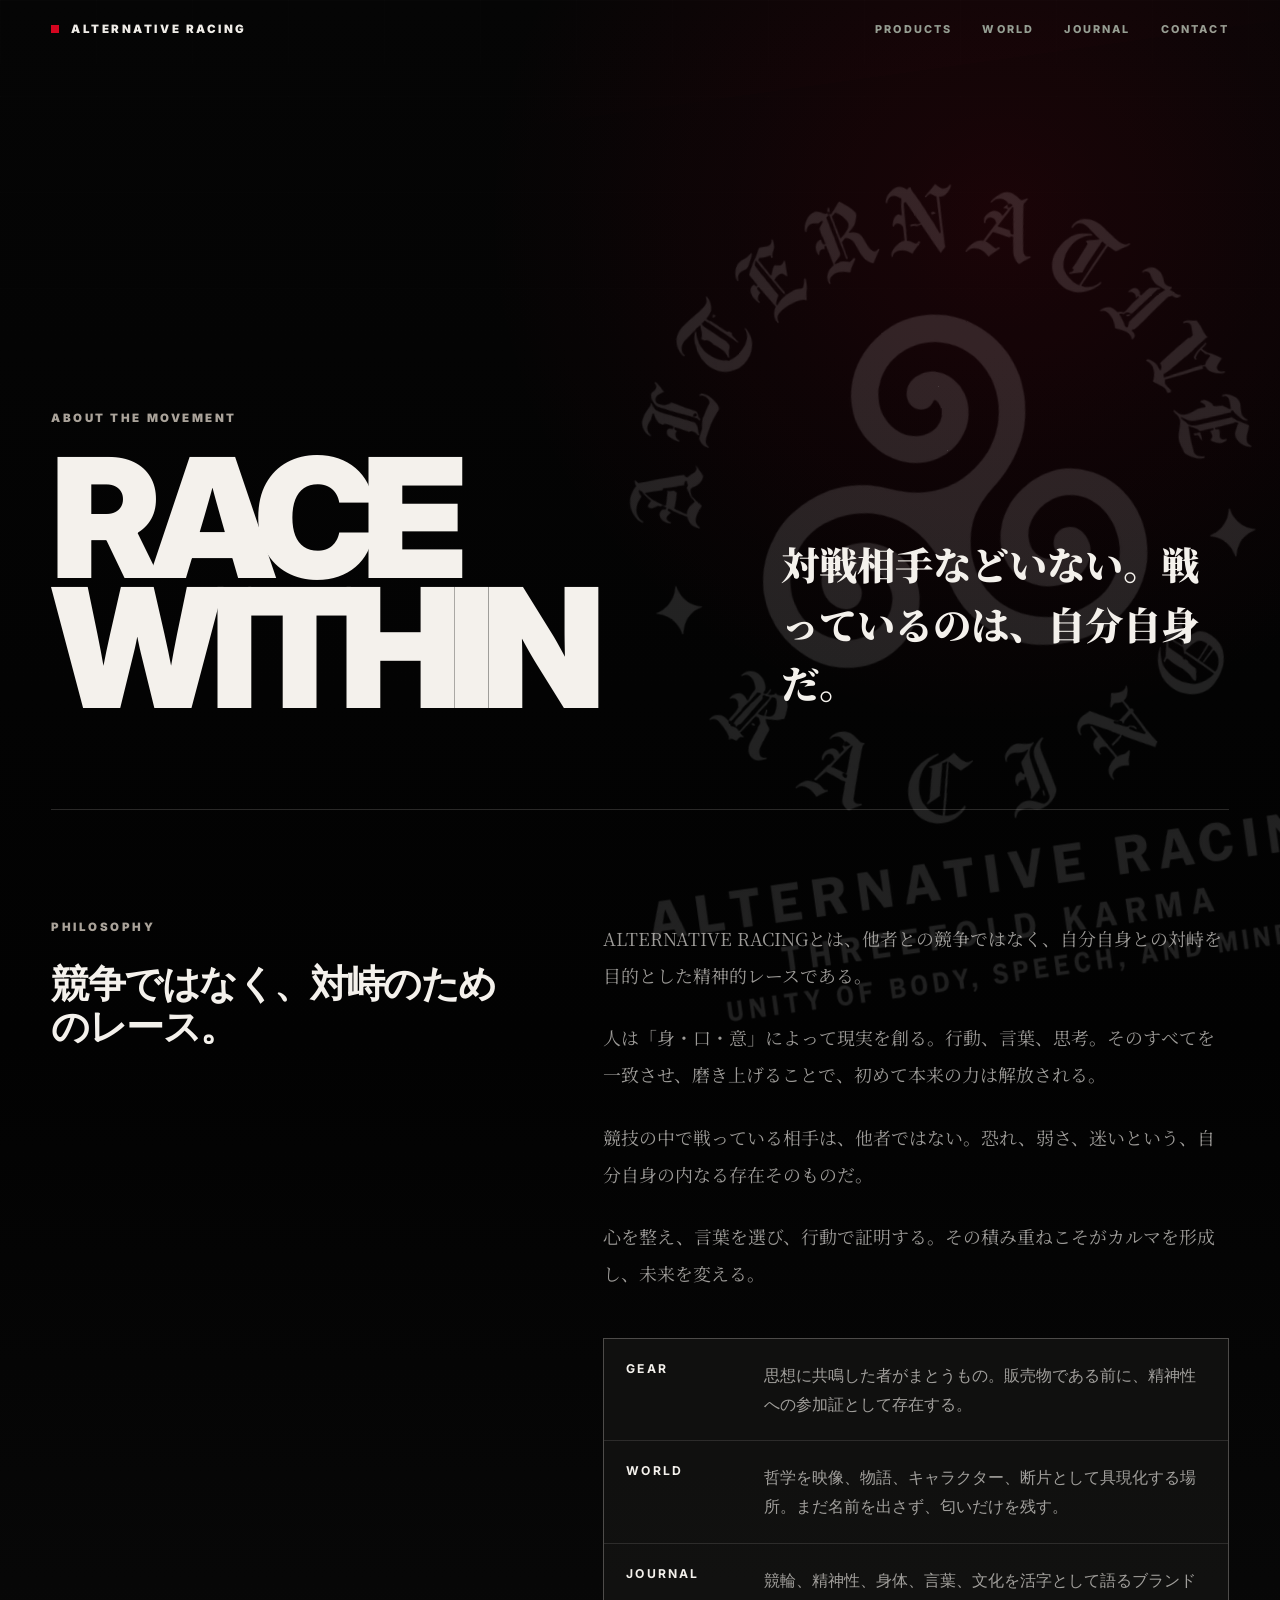
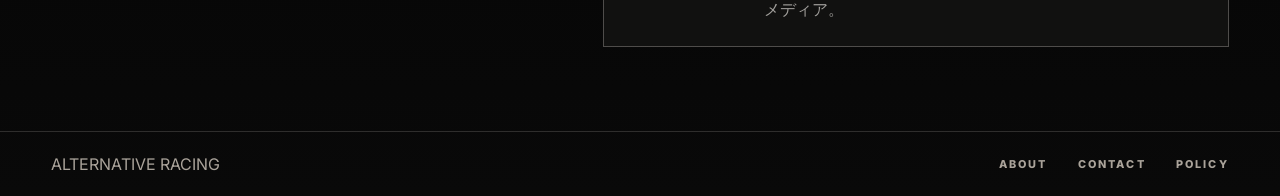
==== about/index.html @ ff53e9cc "Add brand media static pages" ====
<!doctype html>
<html lang="ja">
  <head>
    <meta charset="UTF-8" />
    <meta name="viewport" content="width=device-width, initial-scale=1.0" />
    <meta
      name="description"
      content="ALTERNATIVE RACINGの思想と運動性について。競争ではなく、自分自身との対峙を軸にしたブランドメディア。"
    />
    <title>About the Movement | ALTERNATIVE RACING</title>
    <link rel="preconnect" href="https://fonts.googleapis.com" />
    <link rel="preconnect" href="https://fonts.gstatic.com" crossorigin />
    <link
      href="https://fonts.googleapis.com/css2?family=Inter:wght@400;500;600;700;800;900&family=Noto+Serif+JP:wght@500;700;900&display=swap"
      rel="stylesheet"
    />
    <style>
      :root {
        color-scheme: dark;
        --bg: #020202;
        --ink: #f4f1ec;
        --muted: #aaa39a;
        --dim: rgba(244, 241, 236, 0.64);
        --line: rgba(244, 241, 236, 0.16);
        --red: #d90024;
      }

      * {
        box-sizing: border-box;
      }

      html {
        scroll-behavior: smooth;
      }

      body {
        margin: 0;
        min-height: 100vh;
        overflow-x: hidden;
        background:
          radial-gradient(circle at 78% 12%, rgba(217, 0, 36, 0.12), transparent 32rem),
          linear-gradient(180deg, #050505 0%, #020202 58%, #090909 100%);
        color: var(--ink);
        font-family: Inter, "Helvetica Neue", Arial, sans-serif;
      }

      body::before {
        position: fixed;
        inset: 0;
        z-index: -2;
        pointer-events: none;
        content: "";
        opacity: 0.34;
        background-image:
          linear-gradient(rgba(255, 255, 255, 0.035) 1px, transparent 1px),
          linear-gradient(90deg, rgba(255, 255, 255, 0.025) 1px, transparent 1px);
        background-size: 96px 96px;
        mask-image: linear-gradient(to bottom, black, transparent 84%);
      }

      body::after {
        position: fixed;
        top: 8vh;
        right: -12vw;
        z-index: -1;
        width: min(82vw, 980px);
        aspect-ratio: 1;
        content: "";
        background: url("../logo.png") center / contain no-repeat;
        opacity: 0.12;
        transform: rotate(-8deg);
      }

      a {
        color: inherit;
      }

      .site-header,
      .site-footer {
        display: flex;
        align-items: center;
        justify-content: space-between;
        gap: 24px;
        padding: 22px clamp(18px, 4vw, 58px);
      }

      .site-header {
        position: fixed;
        inset: 0 0 auto;
        z-index: 20;
        mix-blend-mode: difference;
      }

      .brand-mark {
        display: inline-flex;
        align-items: center;
        gap: 12px;
        font-size: 0.72rem;
        font-weight: 900;
        letter-spacing: 0.22em;
        text-decoration: none;
        text-transform: uppercase;
      }

      .brand-mark::before {
        width: 8px;
        height: 8px;
        content: "";
        background: var(--red);
      }

      .site-nav,
      .footer-links {
        display: flex;
        flex-wrap: wrap;
        gap: clamp(14px, 2.4vw, 30px);
        font-size: 0.68rem;
        font-weight: 800;
        letter-spacing: 0.2em;
        text-transform: uppercase;
      }

      .site-nav a,
      .footer-links a {
        color: var(--muted);
        text-decoration: none;
      }

      .site-nav a:hover,
      .site-nav a:focus-visible,
      .footer-links a:hover,
      .footer-links a:focus-visible {
        color: var(--ink);
        outline: none;
      }

      main {
        padding: clamp(120px, 18vh, 190px) clamp(18px, 4vw, 58px) 84px;
      }

      .page-hero {
        display: grid;
        grid-template-columns: minmax(0, 1fr) minmax(300px, 0.7fr);
        gap: clamp(36px, 7vw, 110px);
        align-items: end;
        min-height: 72svh;
        border-bottom: 1px solid var(--line);
        padding-bottom: clamp(40px, 8vw, 96px);
      }

      .eyebrow {
        margin: 0 0 28px;
        color: var(--muted);
        font-size: 0.72rem;
        font-weight: 900;
        letter-spacing: 0.22em;
        text-transform: uppercase;
      }

      h1 {
        max-width: 10ch;
        margin: 0;
        font-size: clamp(4.4rem, 13vw, 12rem);
        font-weight: 900;
        line-height: 0.78;
        letter-spacing: -0.08em;
        text-transform: uppercase;
      }

      .lead {
        margin: 0;
        color: var(--ink);
        font-family: "Noto Serif JP", serif;
        font-size: clamp(1.35rem, 3vw, 2.7rem);
        font-weight: 900;
        line-height: 1.55;
      }

      .content {
        display: grid;
        grid-template-columns: minmax(0, 0.85fr) minmax(0, 1.15fr);
        gap: clamp(32px, 7vw, 110px);
        padding-top: clamp(56px, 9vw, 110px);
      }

      .content h2 {
        margin: 0;
        font-size: clamp(1.35rem, 3vw, 2.4rem);
        line-height: 1.12;
        letter-spacing: -0.04em;
        text-transform: uppercase;
      }

      .prose {
        display: grid;
        gap: 26px;
        color: var(--dim);
        font-family: "Noto Serif JP", serif;
        font-size: clamp(1rem, 1.5vw, 1.12rem);
        line-height: 2.05;
      }

      .prose p {
        margin: 0;
      }

      .rule-list {
        display: grid;
        gap: 1px;
        margin-top: 46px;
        border: 1px solid var(--line);
        background: var(--line);
      }

      .rule-list div {
        display: grid;
        grid-template-columns: 12ch minmax(0, 1fr);
        gap: 18px;
        padding: 22px;
        background: rgba(0, 0, 0, 0.62);
      }

      .rule-list b {
        color: var(--ink);
        font-size: 0.76rem;
        letter-spacing: 0.18em;
        text-transform: uppercase;
      }

      .rule-list span {
        color: var(--dim);
        line-height: 1.8;
      }

      .site-footer {
        border-top: 1px solid var(--line);
        color: var(--muted);
      }

      @media (max-width: 860px) {
        .site-nav {
          display: none;
        }

        .page-hero,
        .content {
          grid-template-columns: 1fr;
        }

        h1 {
          font-size: clamp(4rem, 21vw, 7rem);
        }

        .rule-list div {
          grid-template-columns: 1fr;
        }
      }
    </style>
  </head>
  <body>
    <header class="site-header">
      <a class="brand-mark" href="../">Alternative Racing</a>
      <nav class="site-nav" aria-label="Primary navigation">
        <a href="../#products">Products</a>
        <a href="../#world">World</a>
        <a href="../#journal">Journal</a>
        <a href="../contact/">Contact</a>
      </nav>
    </header>

    <main>
      <section class="page-hero" aria-label="About the Movement">
        <div>
          <p class="eyebrow">About the Movement</p>
          <h1>Race Within</h1>
        </div>
        <p class="lead">
          対戦相手などいない。戦っているのは、自分自身だ。
        </p>
      </section>

      <section class="content" aria-label="ALTERNATIVE RACING philosophy">
        <div>
          <p class="eyebrow">Philosophy</p>
          <h2>競争ではなく、対峙のためのレース。</h2>
        </div>
        <div>
          <div class="prose">
            <p>
              ALTERNATIVE RACINGとは、他者との競争ではなく、自分自身との対峙を目的とした精神的レースである。
            </p>
            <p>
              人は「身・口・意」によって現実を創る。行動、言葉、思考。そのすべてを一致させ、磨き上げることで、初めて本来の力は解放される。
            </p>
            <p>
              競技の中で戦っている相手は、他者ではない。恐れ、弱さ、迷いという、自分自身の内なる存在そのものだ。
            </p>
            <p>
              心を整え、言葉を選び、行動で証明する。その積み重ねこそがカルマを形成し、未来を変える。
            </p>
          </div>

          <div class="rule-list">
            <div>
              <b>Gear</b>
              <span>思想に共鳴した者がまとうもの。販売物である前に、精神性への参加証として存在する。</span>
            </div>
            <div>
              <b>World</b>
              <span>哲学を映像、物語、キャラクター、断片として具現化する場所。まだ名前を出さず、匂いだけを残す。</span>
            </div>
            <div>
              <b>Journal</b>
              <span>競輪、精神性、身体、言葉、文化を活字として語るブランドメディア。</span>
            </div>
          </div>
        </div>
      </section>
    </main>

    <footer class="site-footer">
      <span>ALTERNATIVE RACING</span>
      <nav class="footer-links" aria-label="Footer navigation">
        <a href="../about/">ABOUT</a>
        <a href="../contact/">CONTACT</a>
        <a href="../privacy/">POLICY</a>
      </nav>
    </footer>
  </body>
</html>
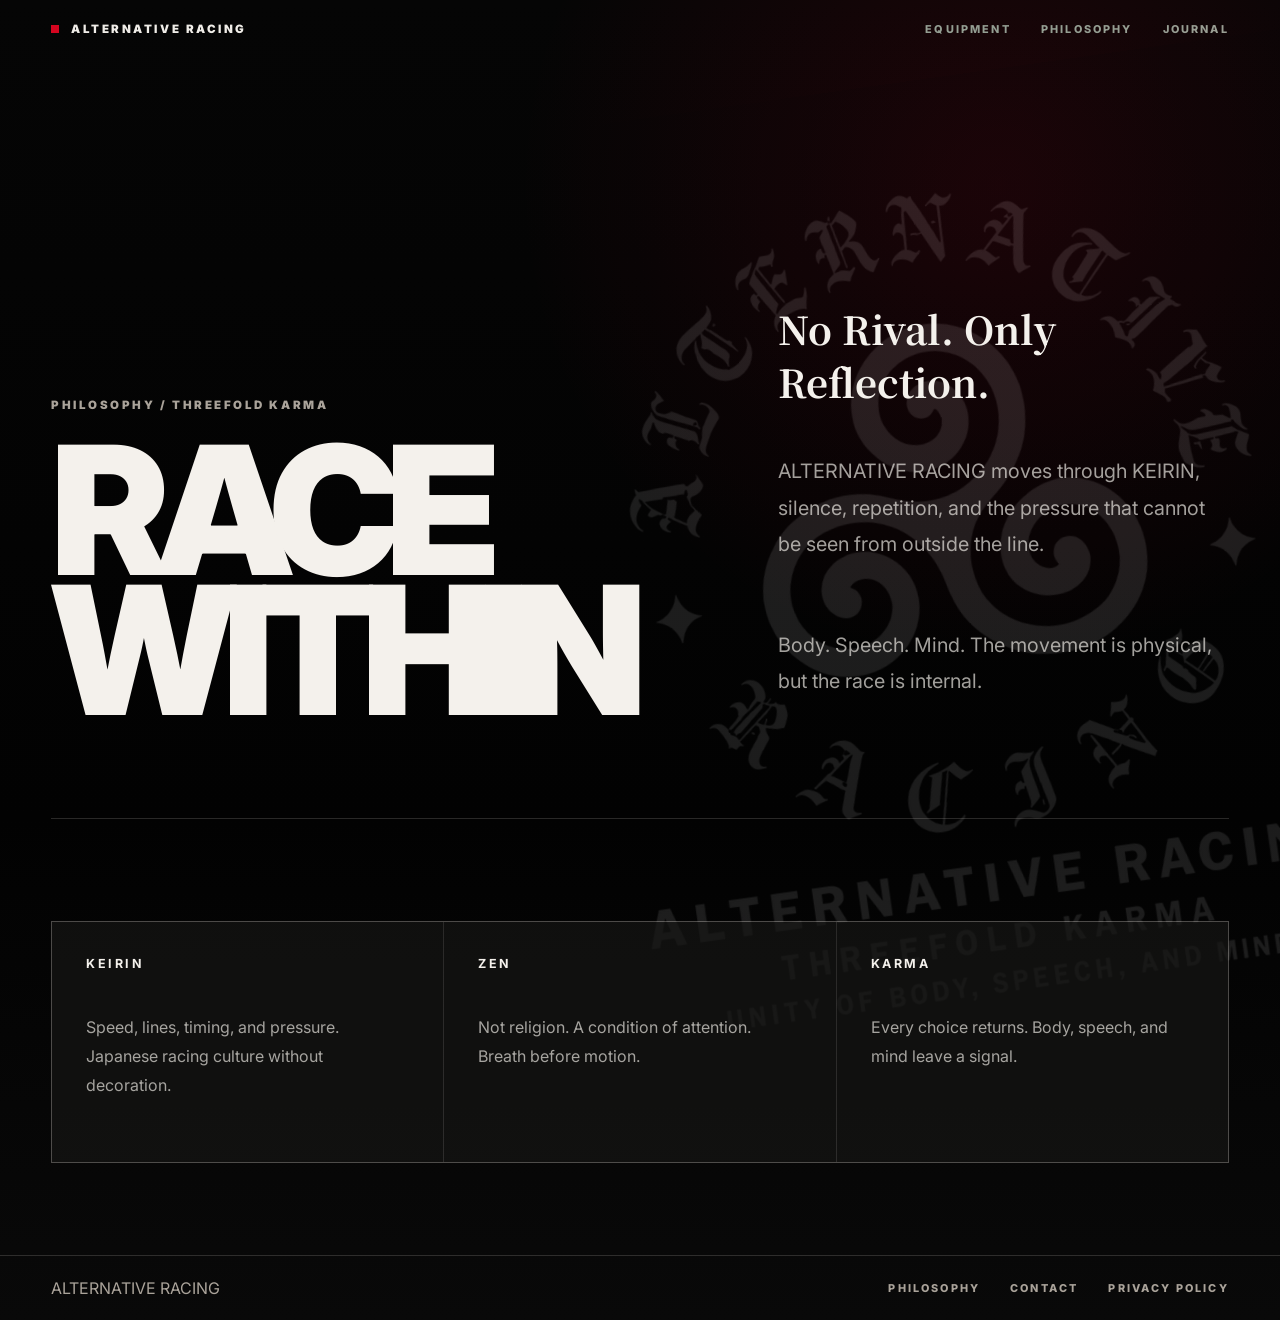
==== commit a26f3491: "Refine site for English brand media" ====
--- a/about/index.html
+++ b/about/index.html
@@ -3,6 +3,7 @@
   <head>
     <meta charset="UTF-8" />
     <meta name="viewport" content="width=device-width, initial-scale=1.0" />
+    <meta http-equiv="refresh" content="0; url=../philosophy.html" />
     <meta
       name="description"
       content="ALTERNATIVE RACINGの思想と運動性について。競争ではなく、自分自身との対峙を軸にしたブランドメディア。"
